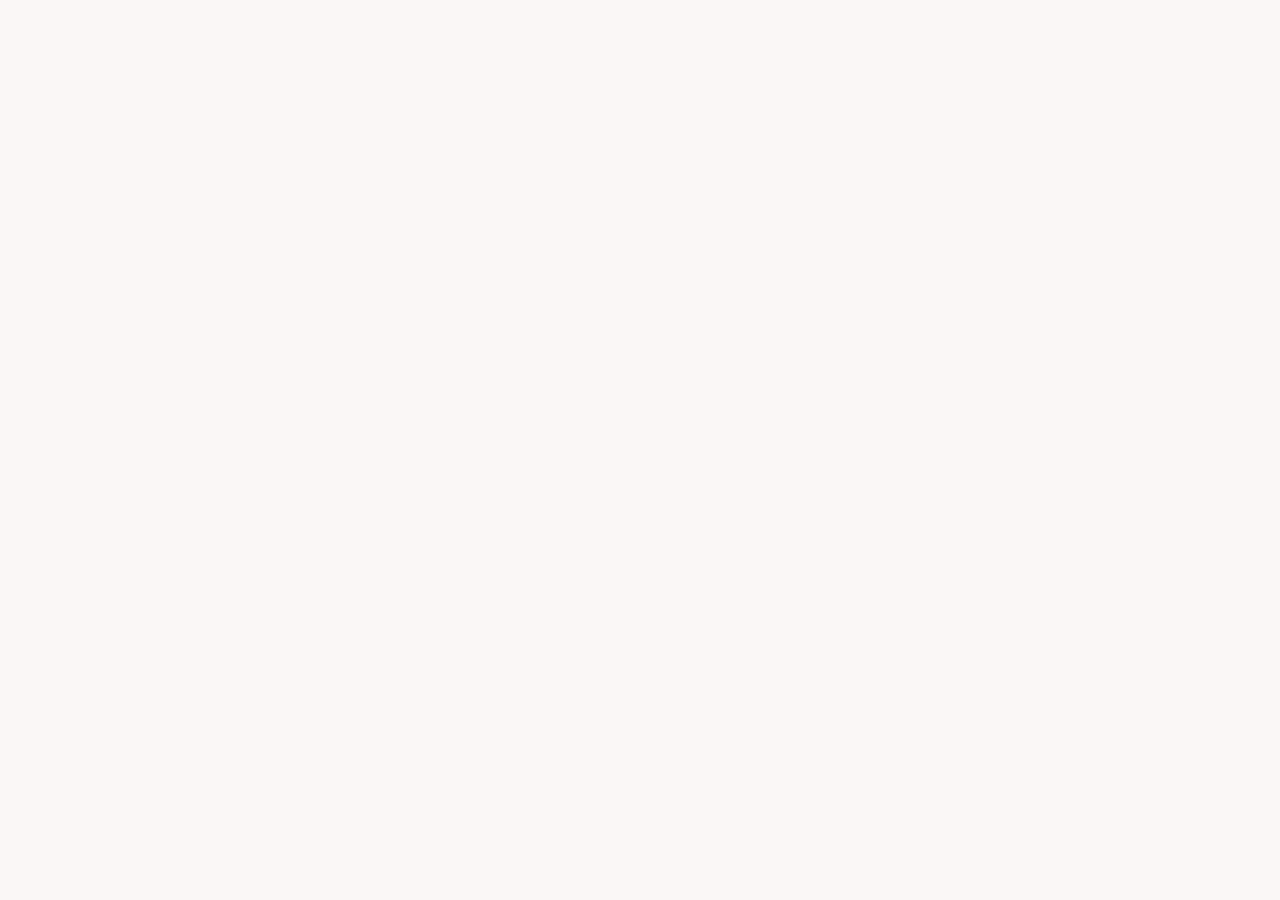
==== defi/index.html @ 8ccab9f1 "Défi en direct : écran du joueur (questedu.ca/defi) L'élève entre le code à 4 chiffres affiché en cl" ====
<!DOCTYPE html>
<html lang="fr">
<head>
<meta charset="UTF-8" />
<meta name="viewport" content="width=device-width, initial-scale=1, viewport-fit=cover" />
<title>Défi en direct — Quest</title>
<meta name="description" content="Rejoins le défi de ta classe avec le code affiché à l'écran." />
<meta name="theme-color" content="#D42A1C" />
<link rel="icon" href="../favicon.svg" />
<style>
/* ============================================================
   Défi en direct — écran du joueur (téléphone de l'élève)
   Aucun nom, aucun compte, rien d'enregistré sur un serveur :
   le totem vit dans ce navigateur, les réponses passent en direct.
   ============================================================ */
:root{
  --rouge:#D42A1C; --rouge-f:#A81E12; --encre:#1B1614; --texte:#4A423E; --gris:#8C8177;
  --or:#BF831A; --turq:#3F7A8A; --violet:#6B3FA0; --vert:#2E8B57;
  --fond:#FAF7F6; --carte:#FFFDF9; --ligne:#E7DFD0; --rose:#FBE7E4; --sable:#F4EFEA;
  color-scheme: light;
}
@media (prefers-color-scheme: dark){ :root{ color-scheme: light; } html,body{ background:#FAF7F6 !important; color:#1B1614 !important; } }
*{ box-sizing:border-box; -webkit-tap-highlight-color: transparent; }
html,body{ margin:0; background:var(--fond); color:var(--encre); font-family:"Trebuchet MS", system-ui, sans-serif; }
body{ min-height:100vh; min-height:100dvh; }
button,input{ font:inherit; }
.ecran{ max-width:560px; margin:0 auto; padding:max(20px, env(safe-area-inset-top)) 16px max(24px, env(safe-area-inset-bottom)); min-height:100vh; min-height:100dvh; display:flex; flex-direction:column; }
.haut{ display:flex; align-items:center; gap:10px; font-weight:700; }
.haut .mk{ width:34px; height:34px; border-radius:10px; background:var(--rouge); color:#fff; display:grid; place-items:center; font-size:18px; }
.haut .moi{ margin-left:auto; background:var(--rose); color:var(--rouge-f); border-radius:999px; padding:6px 12px; font-size:14px; max-width:60%; white-space:nowrap; overflow:hidden; text-overflow:ellipsis; }
.centre{ flex:1; display:flex; flex-direction:column; justify-content:center; text-align:center; gap:14px; }
h1{ font-size:32px; margin:0; }
.sur{ font-size:12px; font-weight:700; letter-spacing:3px; color:var(--or); text-transform:uppercase; }
.muted{ color:var(--gris); }
.carte{ background:var(--carte); border:1px solid var(--ligne); border-radius:20px; padding:22px; box-shadow:0 2px 10px rgba(27,22,20,.06); }
.nip{ width:100%; text-align:center; font-size:44px; font-weight:800; letter-spacing:14px; padding:14px; border-radius:16px; border:2px solid var(--ligne); background:#fff; color:var(--encre); }
.nip:focus{ outline:none; border-color:var(--rouge); }
.btn{ width:100%; border:0; border-radius:16px; padding:18px; font-weight:700; font-size:20px; background:var(--rouge); color:#fff; }
.btn:disabled{ opacity:.45; }
.btn.sec{ background:var(--carte); color:var(--encre); border:1px solid var(--ligne); }
.erreur{ color:var(--rouge); font-weight:700; }
.gros{ font-size:72px; line-height:1; }
.totem{ font-size:28px; font-weight:800; }
.attente{ display:inline-flex; gap:6px; justify-content:center; }
.attente i{ width:10px; height:10px; border-radius:50%; background:var(--rouge); animation:saute 1s infinite ease-in-out; }
.attente i:nth-child(2){ animation-delay:.15s } .attente i:nth-child(3){ animation-delay:.3s }
@keyframes saute{ 0%,80%,100%{ transform:scale(.5); opacity:.4 } 40%{ transform:scale(1); opacity:1 } }
.qinfo{ display:flex; justify-content:space-between; align-items:center; margin:14px 0 8px; font-weight:700; color:var(--gris); }
.temps{ height:8px; border-radius:99px; background:var(--sable); overflow:hidden; }
.temps div{ height:100%; background:var(--rouge); transition:width .25s linear; }
.enonce{ font-size:19px; line-height:1.4; font-weight:700; margin:14px 0 16px; white-space:pre-line; }
.choix{ display:grid; gap:12px; }
.ch{ display:flex; align-items:center; gap:14px; width:100%; text-align:left; border:0; border-radius:16px; padding:16px; color:#fff; font-weight:700; font-size:17px; min-height:64px; }
.ch .l{ width:40px; height:40px; border-radius:12px; background:rgba(255,255,255,.22); display:grid; place-items:center; font-size:20px; flex:none; }
.c0{ background:var(--rouge); } .c1{ background:var(--turq); } .c2{ background:var(--or); } .c3{ background:var(--violet); }
.ch.choisi{ outline:5px solid var(--encre); outline-offset:2px; }
.ch.eteint{ opacity:.3; }
.ch:disabled{ cursor:default; }
.verdict{ border-radius:24px; padding:28px 20px; color:#fff; }
.verdict.ok{ background:var(--vert); } .verdict.non{ background:var(--rouge); } .verdict.rien{ background:var(--texte); }
.verdict .gros{ font-size:64px; }
.verdict h1{ font-size:30px; margin-top:8px; }
.verdict p{ margin:8px 0 0; font-size:18px; }
.rang{ font-size:20px; font-weight:700; }
.rang b{ color:var(--rouge); font-size:30px; }
.lien{ background:none; border:0; color:var(--gris); text-decoration:underline; font-size:15px; padding:8px; }
</style>
</head>
<body>
<div class="ecran" id="app"></div>

<script type="module">
import { createClient } from "https://cdn.jsdelivr.net/npm/@supabase/supabase-js@2/+esm";

const SUPABASE_URL = "https://gejmaxobebsamvfkkpoj.supabase.co";
const SUPABASE_KEY = "sb_publishable_jqf5eYy0Coka5d0-E86JJQ_bCiQDyvD";
const supabase = createClient(SUPABASE_URL, SUPABASE_KEY);

/* Mêmes listes que les apps Quest et que l'écran projeté (qui reconstruit le nom à partir des indices). */
const TOTEM_NOUNS = [["🦊","Renard","Fox","m"],["🦦","Loutre","Otter","f"],["🦫","Castor","Beaver","m"],["🦉","Hibou","Owl","m"],["🦡","Blaireau","Badger","m"],["🐺","Loup","Wolf","m"],["🦅","Aigle","Eagle","m"],["🐿️","Écureuil","Squirrel","m"],["🐗","Sanglier","Boar","m"],["🦔","Hérisson","Hedgehog","m"],["🐻","Ours","Bear","m"],["🦌","Cerf","Stag","m"],["🦆","Canard","Duck","m"],["🐇","Lièvre","Hare","m"],["🐢","Tortue","Turtle","f"],["🐸","Grenouille","Frog","f"],["🐝","Abeille","Bee","f"],["🐜","Fourmi","Ant","f"]];
const TOTEM_ADJ = [["Vaillant","Vaillante","Valiant"],["Rusé","Rusée","Cunning"],["Débrouillard","Débrouillarde","Resourceful"],["Malin","Maligne","Clever"],["Adroit","Adroite","Deft"],["Curieux","Curieuse","Curious"],["Ingénieux","Ingénieuse","Ingenious"],["Tenace","Tenace","Tenacious"],["Habile","Habile","Skillful"],["Vif","Vive","Quick"],["Futé","Futée","Sharp"],["Astucieux","Astucieuse","Astute"],["Persévérant","Persévérante","Persistent"],["Audacieux","Audacieuse","Bold"],["Minutieux","Minutieuse","Meticulous"],["Agile","Agile","Agile"],["Bricoleur","Bricoleuse","Handy"],["Éveillé","Éveillée","Bright"],["Appliqué","Appliquée","Diligent"],["Costaud","Costaude","Sturdy"]];
const tirer = () => ({ n: Math.floor(Math.random() * TOTEM_NOUNS.length), a: Math.floor(Math.random() * TOTEM_ADJ.length) });
function totemDe(t, lang) {
  const N = TOTEM_NOUNS[t.n], A = TOTEM_ADJ[t.a];
  return { emoji: N[0], nom: lang === "en" ? `${A[2]} ${N[2]}` : `${N[1]} ${N[3] === "f" ? A[1] : A[0]}` };
}

const TX = {
  fr: { titre: "Défi en direct", code: "Entre le code affiché à l'écran", entrer: "Entrer", cherche: "Recherche de la partie…", introuvable: "Aucune partie avec ce code. Vérifie les chiffres à l'écran.", ton: "Ton totem pour cette partie", changer: "Changer de totem", go: "C'est parti !", dedans: "Tu es dans la partie !", regarde: "Regarde l'écran : la première question arrive.", q: (i, n) => `Question ${i} sur ${n}`, envoye: "Réponse envoyée — attends les autres…", recu: "Réponse reçue ✓", trop: "Temps écoulé !", bravo: "Bonne réponse !", non: "Pas cette fois…", rien: "Pas de réponse", pts: (p) => `${p} points au total`, rang: (r, n) => `<b>${r}<sup>${r === 1 ? "er" : "e"}</sup></b> sur ${n}`, fini: "Partie terminée", podium: ["🥇 Tu gagnes le défi !", "🥈 Deuxième place !", "🥉 Troisième place !"], merci: "Bravo pour ta participation !", ferme: "La partie est terminée. Tu peux fermer cette page.", autre: "Rejoindre une autre partie", perdu: "Connexion perdue… on réessaie." },
  en: { titre: "Live Challenge", code: "Enter the code shown on screen", entrer: "Join", cherche: "Looking for the game…", introuvable: "No game with this code. Check the digits on screen.", ton: "Your totem for this game", changer: "Change totem", go: "Let's go!", dedans: "You're in!", regarde: "Watch the screen: the first question is coming.", q: (i, n) => `Question ${i} of ${n}`, envoye: "Answer sent — waiting for the others…", recu: "Answer received ✓", trop: "Time's up!", bravo: "Correct!", non: "Not this time…", rien: "No answer", pts: (p) => `${p} points in total`, rang: (r, n) => `<b>${r}${r === 1 ? "st" : r === 2 ? "nd" : r === 3 ? "rd" : "th"}</b> of ${n}`, fini: "Game over", podium: ["🥇 You win the challenge!", "🥈 Second place!", "🥉 Third place!"], merci: "Well played!", ferme: "The game is over. You can close this page.", autre: "Join another game", perdu: "Connection lost… retrying." },
};
const esc = (s) => String(s ?? "").replace(/[&<>"']/g, (c) => ({ "&":"&amp;","<":"&lt;",">":"&gt;",'"':"&quot;","'":"&#39;" }[c]));
const lire = (k, d) => { try { const v = sessionStorage.getItem(k); return v ? JSON.parse(v) : d; } catch { return d; } };
const ecrire = (k, v) => { try { sessionStorage.setItem(k, JSON.stringify(v)); } catch {} };

const params = new URLSearchParams(location.search);
const S = {
  ecran: "code",          // code · recherche · totem · partie
  nip: (params.get("pin") || "").replace(/\D/g, "").slice(0, 4),
  erreur: "", canal: null, hid: null, seq: -1, etat: null,
  id: null, totem: null, inscrit: false, choix: null, choixI: -1, finLocale: 0,
  lang: (navigator.language || "fr").startsWith("en") ? "en" : "fr",
};
const tx = () => TX[S.etat?.lang || S.lang];

/* ---------------------------------------------------------- canal */
async function rejoindre(nip) {
  S.nip = nip; S.erreur = ""; S.ecran = "recherche"; rendre();
  if (S.canal) { try { await supabase.removeChannel(S.canal); } catch {} }
  S.hid = null; S.seq = -1; S.etat = null;
  S.canal = supabase.channel("defi-" + nip, { config: { broadcast: { self: false } } });
  S.canal.on("broadcast", { event: "etat" }, ({ payload }) => recevoirEtat(payload));
  S.canal.subscribe((s) => { if (s === "CHANNEL_ERROR" || s === "TIMED_OUT") { S.erreur = tx().perdu; rendre(); } });
  // L'écran projeté diffuse son état toutes les 1,5 s : sans nouvelles après 5 s, le code est faux.
  setTimeout(() => { if (!S.etat && S.ecran === "recherche") { S.ecran = "code"; S.erreur = tx().introuvable; rendre(); } }, 5000);
}
function recevoirEtat(e) {
  if (!e || typeof e.seq !== "number") return;
  if (S.hid && e.hid !== S.hid) return;      // on reste fidèle au premier écran projeté entendu
  if (!S.hid) S.hid = e.hid;
  if (e.seq <= S.seq) return;                // messages arrivés dans le désordre
  S.seq = e.seq;
  const avant = S.etat; S.etat = e;
  if (S.ecran === "recherche") {
    const memo = lire("defi_" + S.nip, null);
    S.id = memo?.id || Math.random().toString(36).slice(2, 12);
    S.totem = memo?.totem || tirer();
    S.ecran = memo ? "partie" : "totem";
    if (memo) annoncer(); else rendre();
  }
  S.inscrit = Array.isArray(e.inscrits) && e.inscrits.includes(S.id);
  if (S.ecran === "partie" && !S.inscrit) annoncer();   // perdu en route ? on se réannonce
  if (e.phase === "question") {
    const nouvelle = !avant || avant.phase !== "question" || avant.q?.i !== e.q.i;
    if (nouvelle) { S.choix = null; S.choixI = e.q.i; }
    S.finLocale = Date.now() + e.q.restant;
    if (S.choix !== null && !(e.repondu || []).includes(S.id)) envoyerReponse();   // réponse perdue : on la renvoie
  }
  if (S.ecran === "partie") rendreSiChange();
}
let signature = "";
function rendreSiChange() {
  const e = S.etat;
  const sig = [e.phase, e.q?.i, e.r?.i, S.choix, S.inscrit, (e.repondu || []).includes(S.id), e.scores?.[S.id]?.pts, e.lang].join("|");
  if (sig === signature) return;
  signature = sig; rendre();
}
function annoncer() {
  if (!S.canal) return;
  S.canal.send({ type: "broadcast", event: "rejoindre", payload: { id: S.id, n: S.totem.n, a: S.totem.a } });
}
function envoyerReponse() {
  S.canal.send({ type: "broadcast", event: "reponse", payload: { id: S.id, i: S.choixI, c: S.choix } });
}

/* ---------------------------------------------------------- rendu */
const $ = document.getElementById("app");
const haut = () => `<div class="haut"><span class="mk">🎯</span><span>${tx().titre}</span>${S.totem && S.ecran === "partie" ? `<span class="moi">${totemDe(S.totem, S.etat?.lang).emoji} ${esc(totemDe(S.totem, S.etat?.lang).nom)}</span>` : ""}</div>`;

function rendre() {
  if (S.ecran === "code" || S.ecran === "recherche") return rendreCode();
  if (S.ecran === "totem") return rendreTotem();
  const e = S.etat;
  if (!e) return;
  if (e.phase === "lobby") return rendreAttente();
  if (e.phase === "question") return rendreQuestion();
  if (e.phase === "resultat") return rendreResultat();
  if (e.phase === "fin") return rendreFin();
}
function rendreCode() {
  const t = tx(); const cherche = S.ecran === "recherche";
  $.innerHTML = `${haut()}<div class="centre">
    <div class="gros">🎯</div><h1>${t.titre}</h1><p class="muted" style="margin:0">${t.code}</p>
    <input class="nip" id="nip" inputmode="numeric" pattern="[0-9]*" maxlength="4" autocomplete="off" value="${esc(S.nip)}" placeholder="••••" ${cherche ? "disabled" : ""} />
    ${S.erreur ? `<div class="erreur">${esc(S.erreur)}</div>` : ""}
    <button class="btn" id="ok" ${S.nip.length === 4 && !cherche ? "" : "disabled"}>${cherche ? t.cherche : t.entrer}</button>
  </div>`;
  const inp = $.querySelector("#nip"), ok = $.querySelector("#ok");
  inp.addEventListener("input", () => { S.nip = inp.value.replace(/\D/g, "").slice(0, 4); inp.value = S.nip; ok.disabled = S.nip.length !== 4; });
  inp.addEventListener("keydown", (ev) => { if (ev.key === "Enter" && S.nip.length === 4) rejoindre(S.nip); });
  ok.addEventListener("click", () => rejoindre(S.nip));
  if (!cherche && !S.nip) inp.focus();
}
function rendreTotem() {
  const t = tx(); const tot = totemDe(S.totem, S.etat?.lang);
  $.innerHTML = `${haut()}<div class="centre">
    <div class="sur">${esc(S.etat?.app || "")}</div>
    <p class="muted" style="margin:0">${t.ton}</p>
    <div class="carte"><div class="gros">${tot.emoji}</div><div class="totem" style="margin-top:10px">${esc(tot.nom)}</div></div>
    <button class="btn sec" id="autre">🎲 ${t.changer}</button>
    <button class="btn" id="go">${t.go}</button>
  </div>`;
  $.querySelector("#autre").addEventListener("click", () => { S.totem = tirer(); rendreTotem(); });
  $.querySelector("#go").addEventListener("click", () => {
    ecrire("defi_" + S.nip, { id: S.id, totem: S.totem });
    S.ecran = "partie"; signature = ""; annoncer(); garderEcranAllume(); rendreSiChange();
  });
}
function rendreAttente() {
  const t = tx(); const tot = totemDe(S.totem, S.etat.lang);
  $.innerHTML = `${haut()}<div class="centre">
    <div class="gros">${tot.emoji}</div><div class="totem">${esc(tot.nom)}</div>
    <h1 style="font-size:26px">${S.inscrit ? t.dedans : t.cherche}</h1>
    <p class="muted" style="margin:0">${t.regarde}</p>
    <div class="attente"><i></i><i></i><i></i></div>
  </div>`;
}
function rendreQuestion() {
  const t = tx(); const q = S.etat.q;
  const repondu = S.choix !== null; const recu = (S.etat.repondu || []).includes(S.id);
  $.innerHTML = `${haut()}
    <div class="qinfo"><span>${t.q(q.i + 1, q.total)}</span><span id="sec"></span></div>
    <div class="temps"><div id="barre"></div></div>
    <div class="enonce">${esc(q.texte)}</div>
    <div class="choix">${q.choix.map((c, k) => `<button class="ch c${k} ${repondu ? (k === S.choix ? "choisi" : "eteint") : ""}" data-k="${k}" ${repondu ? "disabled" : ""}><span class="l">${"ABCD"[k]}</span><span>${esc(c)}</span></button>`).join("")}</div>
    ${repondu ? `<p class="muted" style="text-align:center;font-weight:700">${recu ? t.recu : t.envoye}</p>` : ""}`;
  $.querySelectorAll("[data-k]").forEach((b) => b.addEventListener("click", () => {
    if (S.choix !== null || Date.now() > S.finLocale) return;
    S.choix = Number(b.dataset.k); envoyerReponse();
    if (navigator.vibrate) navigator.vibrate(30);
    rendreSiChange();
  }));
  tic(q.duree || q.restant);
}
let ticId = null;
function tic(dureeInit) {
  clearInterval(ticId);
  const maj = () => {
    const r = Math.max(0, S.finLocale - Date.now());
    const b = document.getElementById("barre"), s = document.getElementById("sec");
    if (!b) return clearInterval(ticId);
    b.style.width = Math.min(100, (r / Math.max(dureeInit, 1)) * 100) + "%";
    s.textContent = Math.ceil(r / 1000) + " s";
    if (r <= 0 && S.choix === null) { $.querySelectorAll("[data-k]").forEach((x) => { x.disabled = true; x.classList.add("eteint"); }); s.textContent = tx().trop; clearInterval(ticId); }
  };
  maj(); ticId = setInterval(maj, 250);
}
function rendreResultat() {
  const t = tx(); const e = S.etat; const mon = e.scores?.[S.id];
  const ok = mon?.ok; const cls = ok === true ? "ok" : ok === false ? "non" : "rien";
  const bon = e.r.choix[e.r.bon];
  $.innerHTML = `${haut()}<div class="centre">
    <div class="verdict ${cls}">
      <div class="gros">${ok === true ? "✓" : ok === false ? "✗" : "⏱"}</div>
      <h1>${ok === true ? t.bravo : ok === false ? t.non : t.rien}</h1>
      ${ok === true ? `<p style="font-size:26px;font-weight:800">+${mon.gain}</p>` : `<p>✓ ${esc(bon)}</p>`}
    </div>
    ${mon ? `<div class="rang">${t.rang(mon.rang, e.nbJoueurs)}</div><div class="muted">${t.pts(mon.pts)}</div>` : ""}
    <div class="attente"><i></i><i></i><i></i></div>
  </div>`;
}
function rendreFin() {
  const t = tx(); const e = S.etat; const mon = e.scores?.[S.id];
  const r = mon?.rang;
  $.innerHTML = `${haut()}<div class="centre">
    <div class="sur">${t.fini}</div>
    <div class="gros">${r === 1 ? "🏆" : r && r <= 3 ? "🎉" : "👏"}</div>
    <h1>${r && r <= 3 ? t.podium[r - 1] : t.merci}</h1>
    ${mon ? `<div class="rang">${t.rang(r, e.nbJoueurs)}</div><div class="muted">${t.pts(mon.pts)}</div>` : ""}
    <p class="muted">${t.ferme}</p>
    <button class="lien" id="autre">${t.autre}</button>
  </div>`;
  $.querySelector("#autre").addEventListener("click", () => { S.ecran = "code"; S.nip = ""; S.erreur = ""; signature = ""; rendre(); });
}

/* Garde l'écran du téléphone allumé pendant la partie (si le navigateur le permet). */
async function garderEcranAllume() {
  try { if ("wakeLock" in navigator) { const w = await navigator.wakeLock.request("screen"); document.addEventListener("visibilitychange", () => { if (document.visibilityState === "visible") garderEcranAllume(); }, { once: true }); return w; } } catch {}
}

rendre();
if (S.nip.length === 4) rejoindre(S.nip);
</script>
</body>
</html>
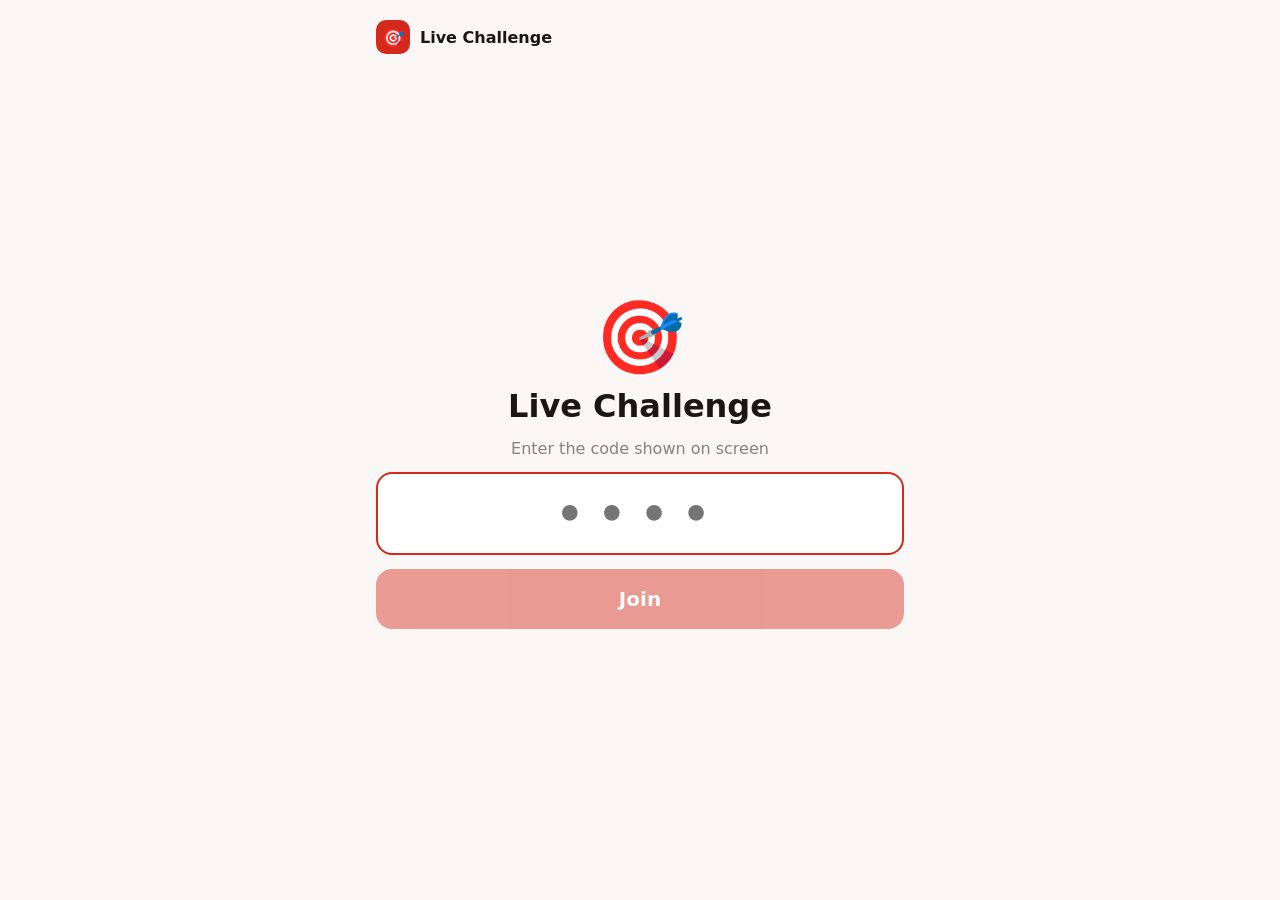
==== commit d95e6073: "Défi et vote : supabase-js hébergé localement (filtres scolaires) Co-Authored-By: Claude Opus 5.5 <n" ====
--- a/defi/index.html
+++ b/defi/index.html
@@ -70,7 +70,7 @@
 <div class="ecran" id="app"></div>
 
 <script type="module">
-import { createClient } from "https://cdn.jsdelivr.net/npm/@supabase/supabase-js@2/+esm";
+import { createClient } from "/lib/supabase-2.119.2.esm.js";
 
 const SUPABASE_URL = "https://gejmaxobebsamvfkkpoj.supabase.co";
 const SUPABASE_KEY = "sb_publishable_jqf5eYy0Coka5d0-E86JJQ_bCiQDyvD";
